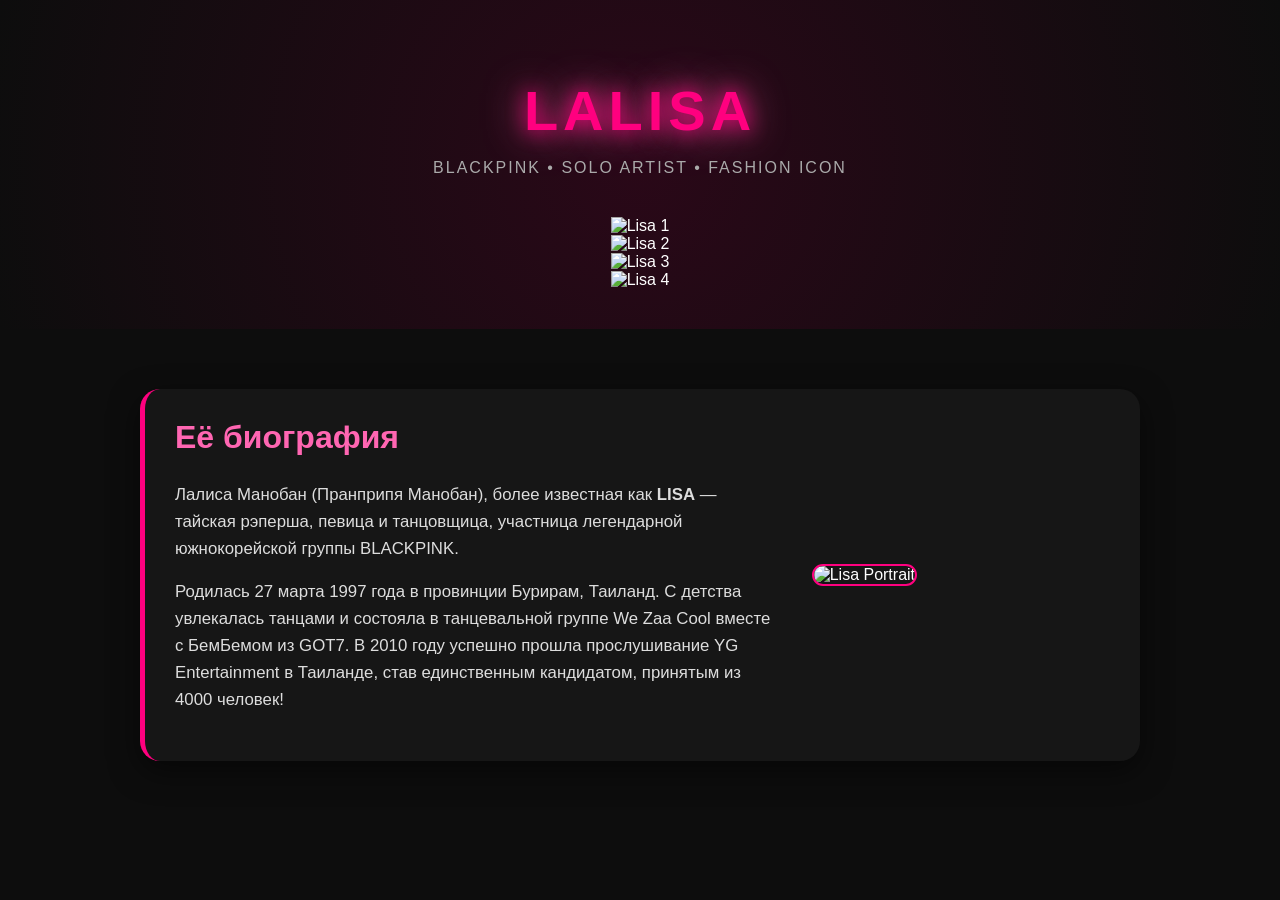
==== index.html @ c0301c2d "Rename lisa.html to index.html" ====
<!DOCTYPE html>
<html lang="ru">
    <head>
        <meta charset="UTF-8">
        <meta name="viewport" content="width=device-width, initial-scale=1.0">
        <title>LALISA - Biography & Style</title>
        <link rel="stylesheet" href="lisa-style.css">
    </head>






    <body>
    
        <!-- ЗАСТАВКА: Коллаж из вертикальных полос -->
        <header class="hero-section">
            <h1 class="hero-title">LALISA</h1>
            <p class="hero-subtitle">BLACKPINK • SOLO ARTIST • FASHION ICON</p>
        
            <div class="vertical-collage">
                <div class="col-item"><img src="lisa1.jpg" alt="Lisa 1"></div>
                <div class="col-item"><img src="lisa2.jpg" alt="Lisa 2"></div>
                <div class="col-item"><img src="lisa3.jpg" alt="Lisa 3"></div>
                <div class="col-item"><img src="lisa4.jpg" alt="Lisa 4"></div>
            </div>
        </header>
        
        <!-- БИОГРАФИЯ -->
        <section class="bio-section">
            <div class="bio-container">
                <div class="bio-text">
                    <h2>Её биография</h2>
                    <p>Лалиса Манобан (Пранприпя Манобан), более известная как <strong>LISA</strong> — тайская рэперша, певица и танцовщица, участница легендарной южнокорейской группы BLACKPINK.</p>
                    <p>Родилась 27 марта 1997 года в провинции Бурирам, Таиланд. С детства увлекалась танцами и состояла в танцевальной группе We Zaa Cool вместе с БемБемом из GOT7. В 2010 году успешно прошла прослушивание YG Entertainment в Таиланде, став единственным кандидатом, принятым из 4000 человек!</p>
                </div>
                <div class="bio-photo">
                    <img src="lisa1.jpg" alt="Lisa Portrait">
                </div>
            </div>
        </section>
    </body>
</html>
---- lisa-style.css ----
body {
    background-color: #0d0d0d;
    color: #ffffff;
    font-family: 'Segoe UI', sans-serif;
    margin: 0;
    padding: 0;
}

/* ЗАСТАВКА С КОЛЛАЖЕМ */
.hero-section {
    padding: 40px 20px;
    text-align: center;
    background: radial-gradient(circle, #2a0818 0%, #0d0d0d 100%);
    overflow: hidden;
}

.hero-title {
    font-size: 3.5rem;
    color: #ff007f;
    letter-spacing: 5px;
    text-shadow: 0 0 20px #ff007f, 0 0 40px #ff66b2;
    margin-bottom: 5px;
}

.hero-subtitle {
    color: #aaa;
    font-size: 1rem;
    letter-spacing: 2px;
    margin-bottom: 40px;
}

/* Сетка Коллажа */
.collage-container {
    display: flex;
    justify-content: center;
    align-items: center;
    gap: 15px;
    max-width: 1000px;
    margin: 0 auto;
    position: relative;
    padding: 20px 0;
}

.collage-img {
    width: 160px;
    height: 220px;
    object-fit: cover;
    border-radius: 12px;
    border: 2px solid #ff66b2;
    box-shadow: 0 0 15px rgba(255, 0, 127, 0.4);
    transition: transform 0.3s ease, box-shadow 0.3s ease;
}

/* Поворачиваем и сдвигаем фото */
.img-1 { transform: translateY(-20px) rotate(-6deg); }
.img-2 { transform: translateY(15px) rotate(3deg); }
.img-3 { transform: translateY(-30px) scale(1.1) rotate(-2deg); z-index: 2; border-color: #fff; }
.img-4 { transform: translateY(20px) rotate(5deg); }
.img-5 { transform: translateY(-10px) rotate(-4deg); }

.collage-img:hover {
    transform: scale(1.15) rotate(0deg);
    z-index: 10;
    box-shadow: 0 0 25px #ff007f;
}

/* СЕКЦИЯ БИОГРАФИИ */
.bio-section {
    padding: 60px 20px;
    max-width: 1000px;
    margin: 0 auto;
}

.bio-container {
    display: flex;
    align-items: center;
    gap: 40px;
    background: #161616;
    padding: 30px;
    border-radius: 20px;
    border-left: 5px solid #ff007f;
    box-shadow: 0 10px 30px rgba(0,0,0,0.5);
}

.bio-text {
    flex: 2;
}

.bio-text h2 {
    color: #ff66b2;
    font-size: 2rem;
    margin-top: 0;
}

.bio-text p {
    line-height: 1.6;
    color: #ddd;
    font-size: 1.05rem;
}

.bio-photo {
    flex: 1;
}

.bio-photo img {
    width: 100%;
    border-radius: 15px;
    border: 2px solid #ff007f;
}

@media (max-width: 768px) {
    .collage-container {
        flex-wrap: wrap;
    }
    .bio-container {
        flex-direction: column;
    }
}
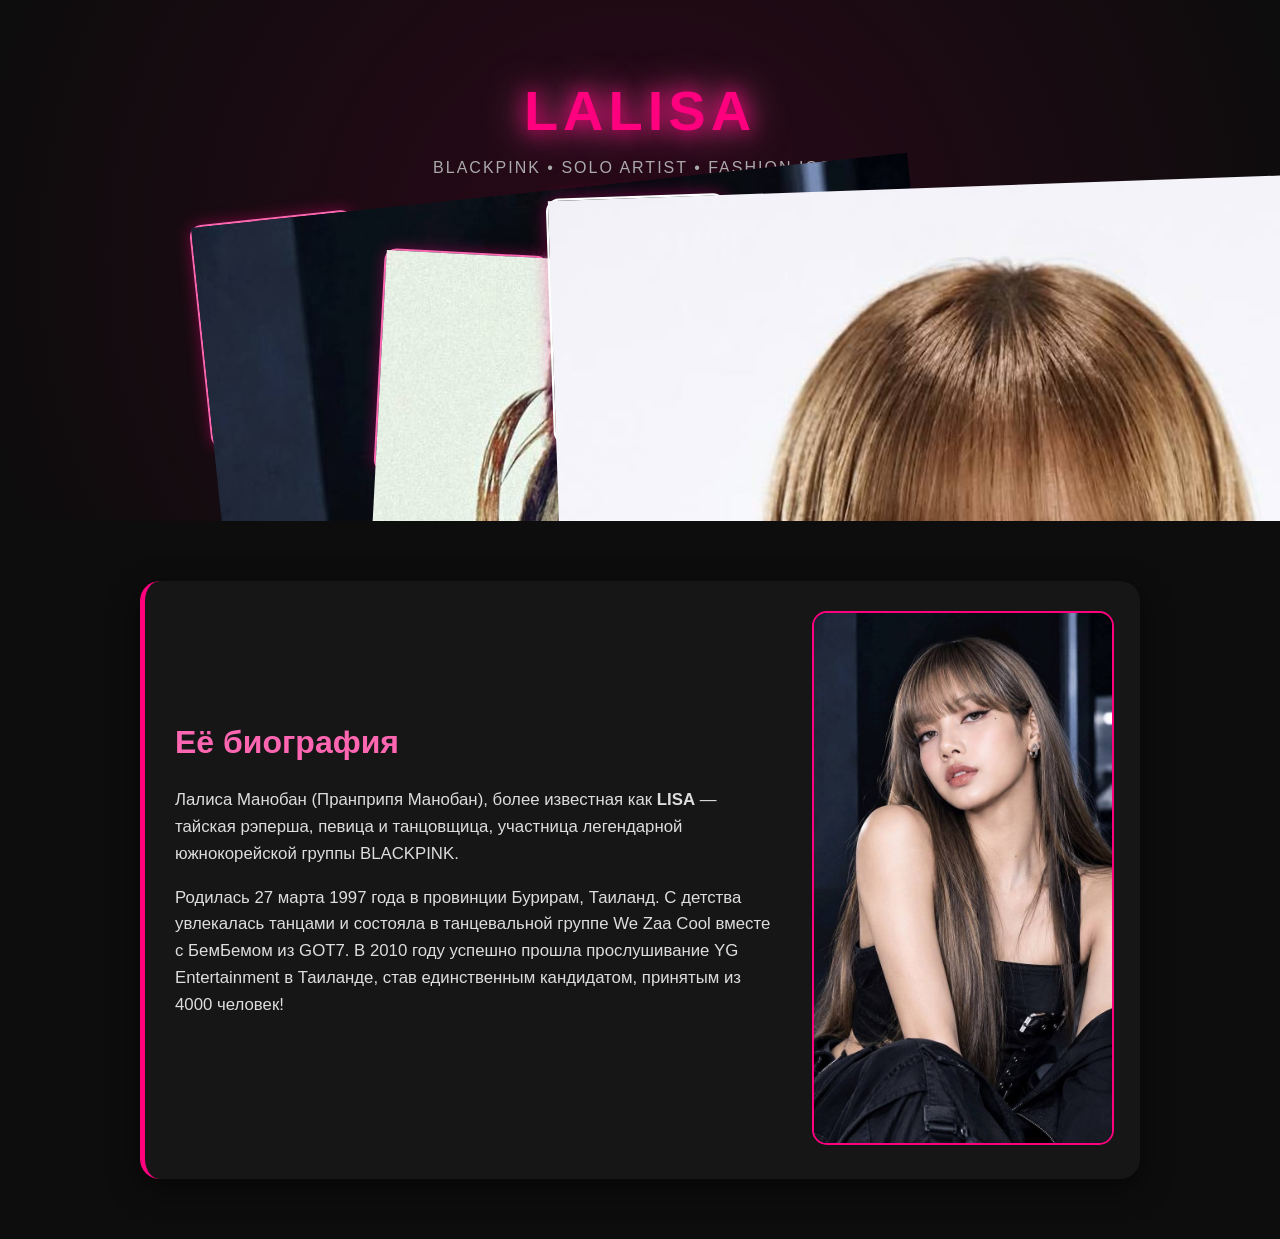
==== commit d832a387: "Update index.html with new images and structure Added additional image to the vertical collage and e" ====
--- a/index.html
+++ b/index.html
@@ -1,4 +1,3 @@
-
 <!DOCTYPE html>
 <html lang="ru">
     <head>
@@ -7,12 +6,6 @@
         <title>LALISA - Biography & Style</title>
         <link rel="stylesheet" href="lisa-style.css">
     </head>
-
-
-
-
-
-
     <body>
     
         <!-- ЗАСТАВКА: Коллаж из вертикальных полос -->
@@ -21,10 +14,11 @@
             <p class="hero-subtitle">BLACKPINK • SOLO ARTIST • FASHION ICON</p>
         
             <div class="vertical-collage">
-                <div class="col-item"><img src="lisa1.jpg" alt="Lisa 1"></div>
-                <div class="col-item"><img src="lisa2.jpg" alt="Lisa 2"></div>
-                <div class="col-item"><img src="lisa3.jpg" alt="Lisa 3"></div>
-                <div class="col-item"><img src="lisa4.jpg" alt="Lisa 4"></div>
+                <div class="col-item img-1"><img src="lisa1.jpg" alt="Lisa 1" class="collage-img"></div>
+                <div class="col-item img-2"><img src="lisa2.jpg" alt="Lisa 2" class="collage-img"></div>
+                <div class="col-item img-3"><img src="lisa3.jpg" alt="Lisa 3" class="collage-img"></div>
+                <div class="col-item img-4"><img src="lisa4.jpg" alt="Lisa 4" class="collage-img"></div>
+                <div class="col-item img-5"><img src="lisa5.jpg" alt="Lisa 5" class="collage-img"></div>
             </div>
         </header>
         
--- a/lisa-style.css
+++ b/lisa-style.css
@@ -30,7 +30,7 @@
 }
 
 /* Сетка Коллажа */
-.collage-container {
+.vertical-collage {
     display: flex;
     justify-content: center;
     align-items: center;
@@ -41,7 +41,7 @@
     padding: 20px 0;
 }
 
-.collage-img {
+.col-item {
     width: 160px;
     height: 220px;
     object-fit: cover;
@@ -115,4 +115,4 @@
     .bio-container {
         flex-direction: column;
     }
-}+}
